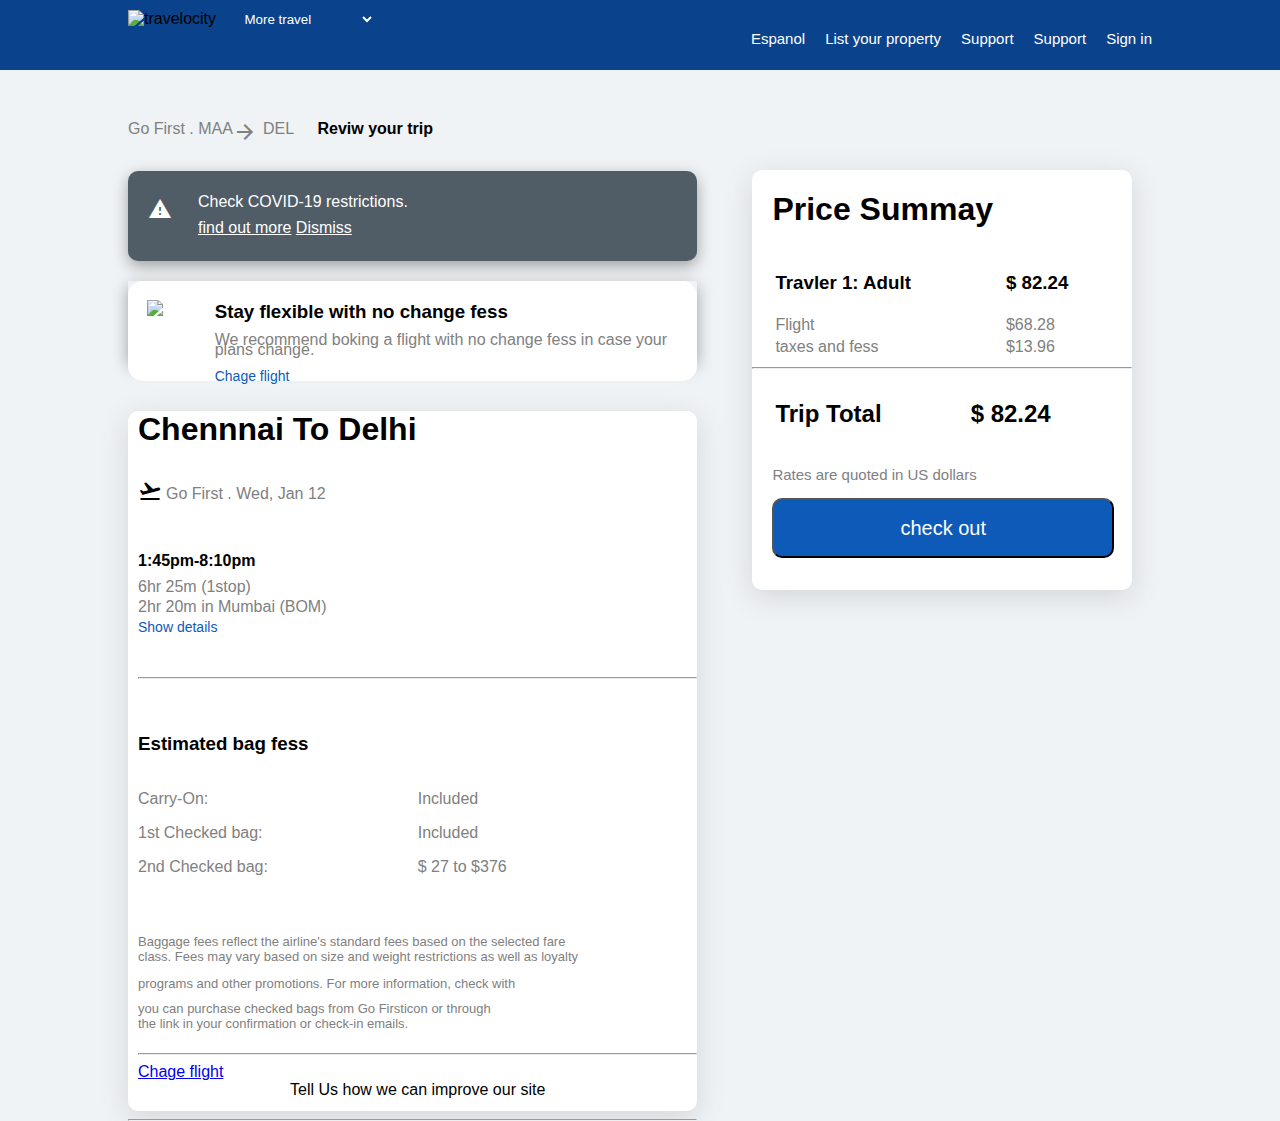
==== checkout.html @ 72dc4705 "removed the externalfiles" ====
<!DOCTYPE html>
<html lang="en">
  <head>
    <meta charset="UTF-8" />
    <meta http-equiv="X-UA-Compatible" content="IE=edge" />
    <meta name="viewport" content="width=device-width, initial-scale=1.0" />
    <link type="image/x-icon" href="https://www.travelocity.com/favicon.ico" sizes="16x16 32x32" rel="shortcut icon">
    <title>
        CheckOut
    </title>
    <link rel="stylesheet" href="https://fonts.googleapis.com/icon?family=Material+Icons">
    <style>
      body {
        padding: 0px 0px;
        margin: 0px;
        font-family: sans-serif;
        background-color: #f0f3f5;
      }
      header {
        width: 100%;
        background-color: #0a438b;
        height: 50px;
        margin: 0px;
        padding: 10px 0px;
      }
      nav {
        display: flex;
        justify-content: space-between;
        width: 80%;
        margin: auto;
      }
      #leftNav > img {
        margin-right: 20px;
      }
      #rightNav {
        display: flex;
        padding-top: 20px;
      }
      #rightNav > a {
        margin-left: 20px;
        font-size: 15px;
        color: white;
        text-decoration: none;
      }
      select {
        border-color: transparent;
        background-color: transparent;
        color: white;
        border: none;
      }
      select > option {
        color: black;
        font-size: 20px;
        margin: 20px 20px;
      }
      select > option:hover {
        color: blue;
        background-color: white;
      }
      #detailssetion{
          background-color: #f0f3f5;
          display: flex;
        margin-top: 10%;
        width: 80%;
        margin: auto;
        /* border: 1px solid black; */
        height: 1000px;
       
        /* grid-template-columns: repeat(2,1fr); */
      }
      .leftdiv{
          margin-top: 50px;
        
        height: 100px;
        width: 60%;
        /* border: 1px solid red; */
    
      }
      .leftdiv > :first-child{
          margin-bottom: 10px;
          width:100%;
          color: gray;
          margin-left: 0px;
          grid-gap: -10px;
          display:flex;
          flex-direction: column(4,1fr);
          /* grid-template-columns:repeat(4,1fr); */
      }
      .material-icons{
          width: 30px;
      }
      .checkCovid{
        box-shadow: rgba(0, 0, 0, 0.35) 0px 5px 15px;
          height: 90px;
        border-radius: 10px;
        width: 100%;
        font-weight: normal;
       
          background-color: #505c66;
          /* border: 1px solid green; */
          color:#ffffff;
          display: flex;
          /* grid-template-columns: repeat(2,1fr); */
          
      }
      .crossIcon{
          
          padding: 10px;
          margin-left: 10px;
        /* border:1px solid blue; */
        width: 10%;
        padding-left: 10px;
        width: 6%;
      }
      .textcheck {
          width: 60px;
          padding: 10px;
          line-height: 10px;
          width: 100%;
        /* border: 1px solid gold; */
        text-decoration: none;
        color:#ffffff ;
      }
      .textcheck>a{
          color: #ffffff;
      }
      .stayFlaxible{
          margin-top: 20px;
          width: 100%;
          /* border: 1 px solid yellow */
          box-shadow: rgba(0, 0, 0, 0.35) 0px 5px 15px;
          
          height: 80px;
      }
    
     .stayflaxibleclass{
         line-height: 10px;
         margin-top: 10px;
      display: flex;
      line-height:0.5px;
      background-color: #ffffff;
      height: 100px;
      border-radius: 15px;
   
     }
     .stayHometext{
        /* border: 1px solid orange;  */
        padding: 7px;
        width: 90%;
        margin-left: 20px;
       color: black;
       text-decoration: n;
       line-height: 10px;
     }
     .stayHometext > P{
         color: gray;
     }
     .stayHometext > a{
         color:#0d5ab9;
         font-size: 14px;
         text-decoration: none;
         
     }
     .stayHomeimage{
         margin-left: 10px;
         padding: 9px;
         margin-top: 10px;
         width: 6%;
         /* border: 1px solid steelblue; */

     }
     .plansection{

         background-color: #ffffff;
         /* border: 1px solid hotpink; */
         margin: auto;
         border-radius: 10px;
         margin-top: 50px;
         height: 700px;
         box-shadow: rgba(100, 100, 111, 0.2) 0px 7px 29px 0px;
     }
     .flitimg{
         display: flex;
         width: 100%;
         height: 40px;
         /* border: 1px solid aqua; */
     }
     .fimage{
         margin-top: 10px;
         width:5%;
         height: 100px;
        
     }
     .fimage > image{   
        height: 100px;
        width: 100px;

     }
     .fclass{
         display: flex;
         width: 90%;
         height: 40px;
         /* border: 1px solid maroon; */
     }
     .fclass>p{
         color: gray;
     }
     .sorceTodes{
        margin-left: 10px;
     }
     .sorceTodes > h1{
        font-family:Arial, Helvetica, sans-serif;
     }
     .flitTime{
         line-height:4px;
         margin-top: 50px;
        width: 100%;
        height: 60px;
       
      
     }
     .flitTime> p{
         color: gray;
     }
     .flitTime> a{
         color: #0d5ab9;
         font-size: 14px;
         text-decoration: none;
     }
     .flitTime > hr {

         margin-bottom:10px;
     }
     .Estimatedclass{
         margin-top: 60px;
         height: 70px;
     }
     .Estimatedcost{
      color: gray;
         display: grid;
         grid-template-columns: repeat(2,1fr);
         height: 150px;
         width: 100%;
     }
     .estimatetext{
         margin-top: 20px;
         margin-top: 10px;
         color: gray;
         font-size: 13px;
         width: 80%;
     }
     .estimatetext2{
         margin-top: 20px;
         margin-top: 10px;
         color: gray;
         font-size: 13px;
         width: 80%;
     }
     .estimatetext>span>span>{
         padding-top: 20px;
        color: blue;
     }
      .txtdiv>:last-child{
        color: black;
       }
     .lastDiv{
       margin-top: 250px;
     }
     
     .rightdiv{
       background-color: #ffffff;
        margin-top: 100px;
         margin-left: 55px;
         margin-right: 20px;
        width: 40%;
         /* border: 1px solid  royalblue; */
         border-radius: 10px;
        height: 420px;
        box-shadow: rgba(100, 100, 111, 0.2) 0px 7px 29px 0px;
     }
     .checkout{
       /* border:1px solid red; */
       width: 90%;
       margin-left: 20px;
      
     }
.tr{
     color: black;
   }
  
     .tr1{
       color: grey;
     }
      .tr2{
        color: grey;
      }
     .tabletop{
      /* border: 1px solid yellow; */
       width: 100%;
       height: 100px;
     }
     .checkout2{
       /* border:1px solid red; */
       width: 90%;
       margin-left: 20px;
       color: black;

     }
     .table2{
       width: 100%;
       height: 60px;
       /* border: 1px solid hotpink; */
     }
    #text{
      font-size: 15px;
      color: grey;
    }
    #checkoutBtn{
      background-color: #0d5ab9;
      border-radius: 10px;
      font-size: 20px;
      width: 100%;
      color:#ffffff;
      height: 60px;
      padding: 10px;
    }
    
    </style>
  </head>
  <body>
    <header>
      <nav>
        <div id="leftNav">
          <img
            src="https://www.travelocity.com/_dms/header/logo.svg?locale=en_US&amp;siteid=80001&amp;2"
            alt="travelocity"
          />
          <select>
            <option>More travel</option>
            <option value="">Packages</option>
            <option value="">Stays</option>
            <option value="">Cars</option>
            <option value="">Flights</option>
            <option value="">Cruises</option>
            <option value="">Things to do</option>
            <option value="">Tips for me</option>
            <option value="">Discover</option>
            <option value="">Travel Deals</option>
            <option value="">Get Inspired</option>
            <option value="">Groups & meetings</option>
          </select>
        </div>
        <div id="rightNav">
          <a href="#">Espanol</a>
          <a href="#">List your property</a>
          <a href="#">Support</a>
          <a href="#">Support</a>
          <a href="#">Sign in</a>
        </div>
      </nav>
    </header>

    
    <section id="detailssetion">
        
        <div class="leftdiv">  
             <!-- RigtDiv -->
            <div class="txtdiv">
                    <span>Go First .  MAA</span> 
                    <span class="material-icons">arrow_forward</span>
                    <span>DEL</span><pre>   </pre>  
                    <b><span>Reviw your trip</span></b>
            </div>
            <!-- check Covid -->
            <div class="checkCovid">
              
                    <div class="crossIcon">
                        <h1 class="material-icons"> report_problem</h1>
                    </div>
                    <div class="textcheck">
                        <p>Check COVID-19 restrictions. </p>
                        <a href="#"><span>find out more</span></a>
                        <a href="#"><span>Dismiss</p></span></a>
                    </div>

            </div>
              <!-- stay flaxible -->       
              <section class="stayFlaxible">
                    <div class="stayflaxibleclass">
                        <div class="stayHomeimage">
                            <img src="https://images.trvl-media.com/media/content/expus/graphics/flights/no_change_fee.svg">
                        </div>
                        <div class="stayHometext">
                        <h3>Stay flexible with no change fess</h3>
                        <p>We recommend boking a flight with no change fess in case your plans change.</p>
                        <a href="#"><span>Chage flight</span></a>
                        </div>
                    </div>
              </section> 
               
              <section class="plansection">
                <!-- Sorce To Des -->
                  <div class="sorceTodes">
                    <h1>Chennnai To Delhi</h1>
                    <div class="flitimg">
                        <div class="fimage">
                            <span class="material-icons">flight_takeoff</span>
                        </div>
                            <div class="fclass">
                                <p>Go First . Wed, Jan 12</p>
                            </div>
                     </div>
                     <!-- Time and -->
                     <div class="flitTime">
                        <h4><b>1:45pm-8:10pm</b></h4>
                        <p>6hr 25m (1stop) </p>
                        <p>2hr 20m in Mumbai (BOM) </p>
                        <a href="#">Show details</a>
                        <br><br><br><br><br><br><br><br><br><br><br>
                        <hr>
                    </div>
                      <!-- Estimated bag fess -->
                     <br><br><br>
                    <section class="Estimatedclass">
                        <h3>Estimated bag fess</h3>
                        <div class="Estimatedcost">
                                <div class="leftest">
                                    <p>Carry-On:</p>
                                    <p>1st Checked bag:</p>
                                    <p>2nd Checked bag:</p>
                                </div>
                                <div class="rightest">
                                    <p>Included</p>
                                    <p>Included</p>
                                    <p>$ 27 to $376</p>
                                </div>
                        </div>
                       
                        <div class="estimatetext">
                            <span>
                                Baggage fees reflect the airline's standard fees based on the selected fare class. 
                                Fees may vary based on size and weight restrictions as well as loyalty programs
                                 and other promotions. For more information, check with 
                    
                                    <span class="material-icons">
                                        logout
                                        </span>
                             
                            </span>
                            <div class="estimatetext2">
                                <span>
                                   <span>you can purchase checked bags from Go First</span><span>icon</span><span>
                                       or through the link in your confirmation or check-in emails.
                                   </span>
                                  
                            
                        </div>
                     
                    </section>
                    <div class="lastDiv">
                      <hr>
                      <a href="#"><span>Chage flight</span></a>
                      <center><span>Tell Us how  we can improve our site </span></center>
                    </div>
                   
                  </div>

              </section>
              <hr>
        </div>
        <!-- RigtDiv -->
        <div class="rightdiv">
            <div class="checkout">
              <h1>Price Summay</h1>
              <table class="tabletop">
                <tr class="tr"><td><h3>Travler 1: Adult</h3></td><td><h3>$ 82.24</h3></td></tr>
                <tr class="tr1"><td>Flight</td><td>$68.28</td></tr>
                <tr class="tr2"><td>taxes and fess</td><td>$13.96</td></tr>
              </table>
            

            </div>
            <hr>
            <div class="checkout2">
            <div class="button"> 
              <table class="table2">
                <tr><td><h2>Trip Total</h2></td><td>       </td><td><h2>$ 82.24</h2></td></tr>
              </table>
              <p id="text">Rates are quoted in US dollars</p>
              <button id="checkoutBtn">check out</button>
            </div>
            </div>
        </div>
     
      </section>
    
  </body>
</html>
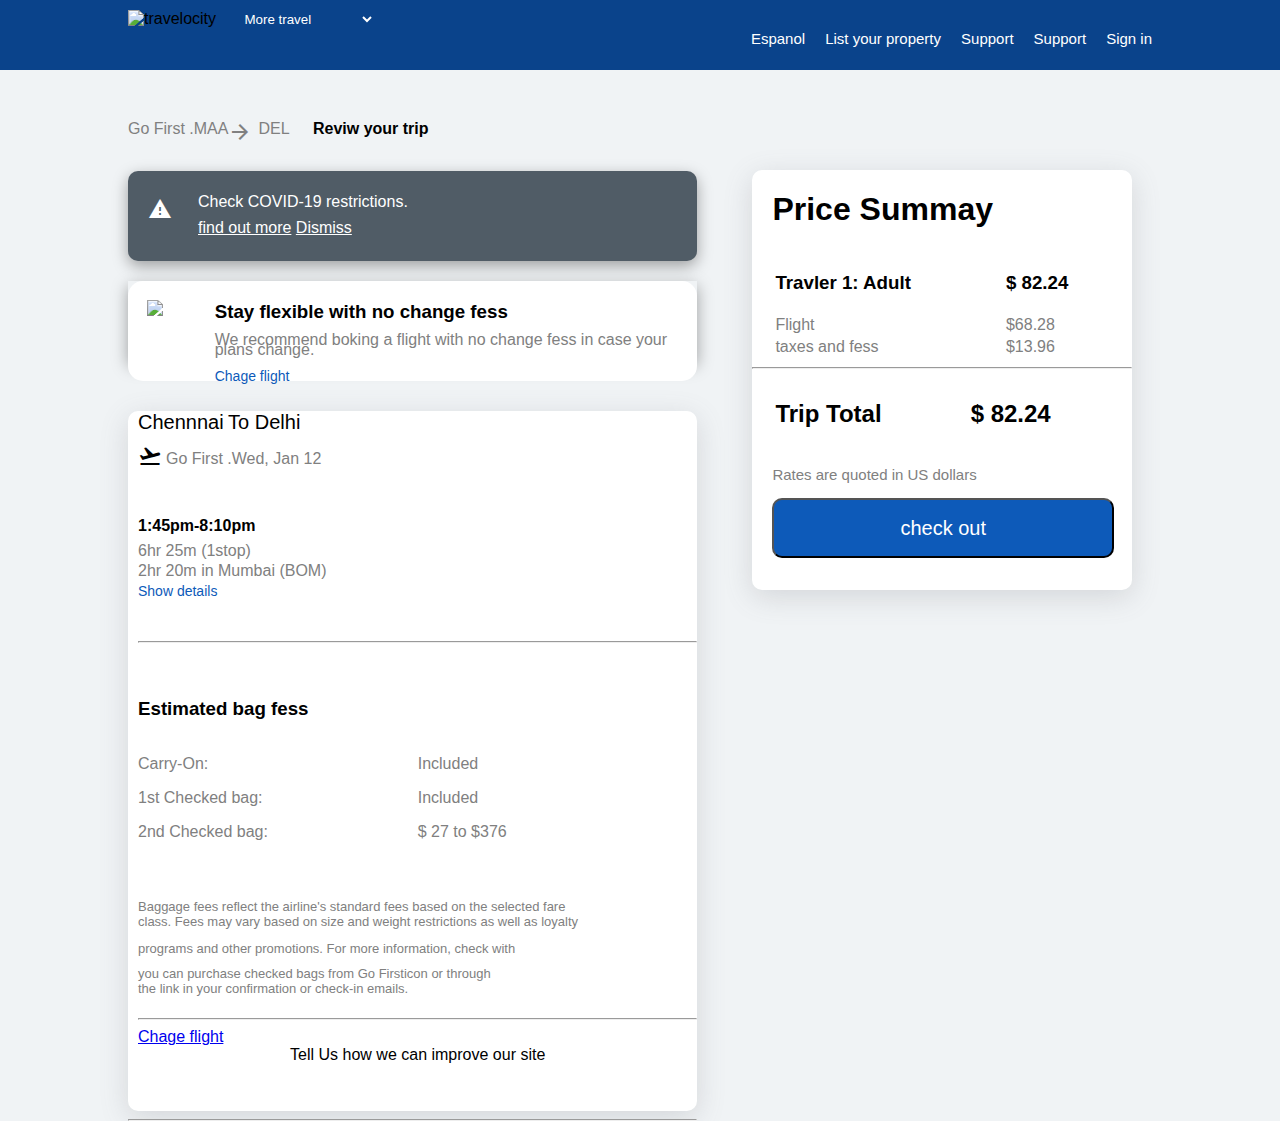
==== commit d054e4e1: "Merge branch 'main' into rithika" ====
--- a/checkout.html
+++ b/checkout.html
@@ -366,9 +366,10 @@
         <div class="leftdiv">  
              <!-- RigtDiv -->
             <div class="txtdiv">
-                    <span>Go First .  MAA</span> 
+                    <span>Go First .</span> 
+                    <span id="star">MAA</span> 
                     <span class="material-icons">arrow_forward</span>
-                    <span>DEL</span><pre>   </pre>  
+                    <span id="end">DEL</span><pre>   </pre>  
                     <b><span>Reviw your trip</span></b>
             </div>
             <!-- check Covid -->
@@ -401,19 +402,19 @@
               <section class="plansection">
                 <!-- Sorce To Des -->
                   <div class="sorceTodes">
-                    <h1>Chennnai To Delhi</h1>
+                    <span id="start" style="font-size: 20px;">Chennnai</span> <span style="font-size: 20px;"> To</span><span id="end"style="font-size: 20px;"> Delhi</span>
                     <div class="flitimg">
                         <div class="fimage">
                             <span class="material-icons">flight_takeoff</span>
                         </div>
                             <div class="fclass">
-                                <p>Go First . Wed, Jan 12</p>
+                                <p>Go First .<span id="datetime">Wed, Jan 12</span></p>
                             </div>
                      </div>
                      <!-- Time and -->
                      <div class="flitTime">
-                        <h4><b>1:45pm-8:10pm</b></h4>
-                        <p>6hr 25m (1stop) </p>
+                        <h4 id="time"><b>1:45pm-8:10pm</b></h4>
+                        <p id="duration">6hr 25m (1stop) </p>
                         <p>2hr 20m in Mumbai (BOM) </p>
                         <a href="#">Show details</a>
                         <br><br><br><br><br><br><br><br><br><br><br>
@@ -432,7 +433,7 @@
                                 <div class="rightest">
                                     <p>Included</p>
                                     <p>Included</p>
-                                    <p>$ 27 to $376</p>
+                                    <p id="cost">$ 27 to $376</p>
                                 </div>
                         </div>
                        
@@ -473,9 +474,9 @@
             <div class="checkout">
               <h1>Price Summay</h1>
               <table class="tabletop">
-                <tr class="tr"><td><h3>Travler 1: Adult</h3></td><td><h3>$ 82.24</h3></td></tr>
-                <tr class="tr1"><td>Flight</td><td>$68.28</td></tr>
-                <tr class="tr2"><td>taxes and fess</td><td>$13.96</td></tr>
+                <tr class="tr"><td><h3 id="passenger">Travler 1: Adult</h3></td><td><h3 id="cost">$ 82.24</h3></td></tr>
+                <tr class="tr1"><td id="cost">Flight</td><td>$68.28</td></tr>
+                <tr class="tr2"><td id="tax">taxes and fess</td><td>$13.96</td></tr>
               </table>
             
 
@@ -484,10 +485,11 @@
             <div class="checkout2">
             <div class="button"> 
               <table class="table2">
-                <tr><td><h2>Trip Total</h2></td><td>       </td><td><h2>$ 82.24</h2></td></tr>
+                <tr><td><h2>Trip Total</h2></td><td></td><td><h2 id="totalprice">$ 82.24</h2></td></tr>
               </table>
               <p id="text">Rates are quoted in US dollars</p>
-              <button id="checkoutBtn">check out</button>
+           <a href="paymentpage.html"> <button id="checkoutBtn">check out</button></a>
+      
             </div>
             </div>
         </div>
@@ -495,4 +497,4 @@
       </section>
     
   </body>
-</html>+</html>
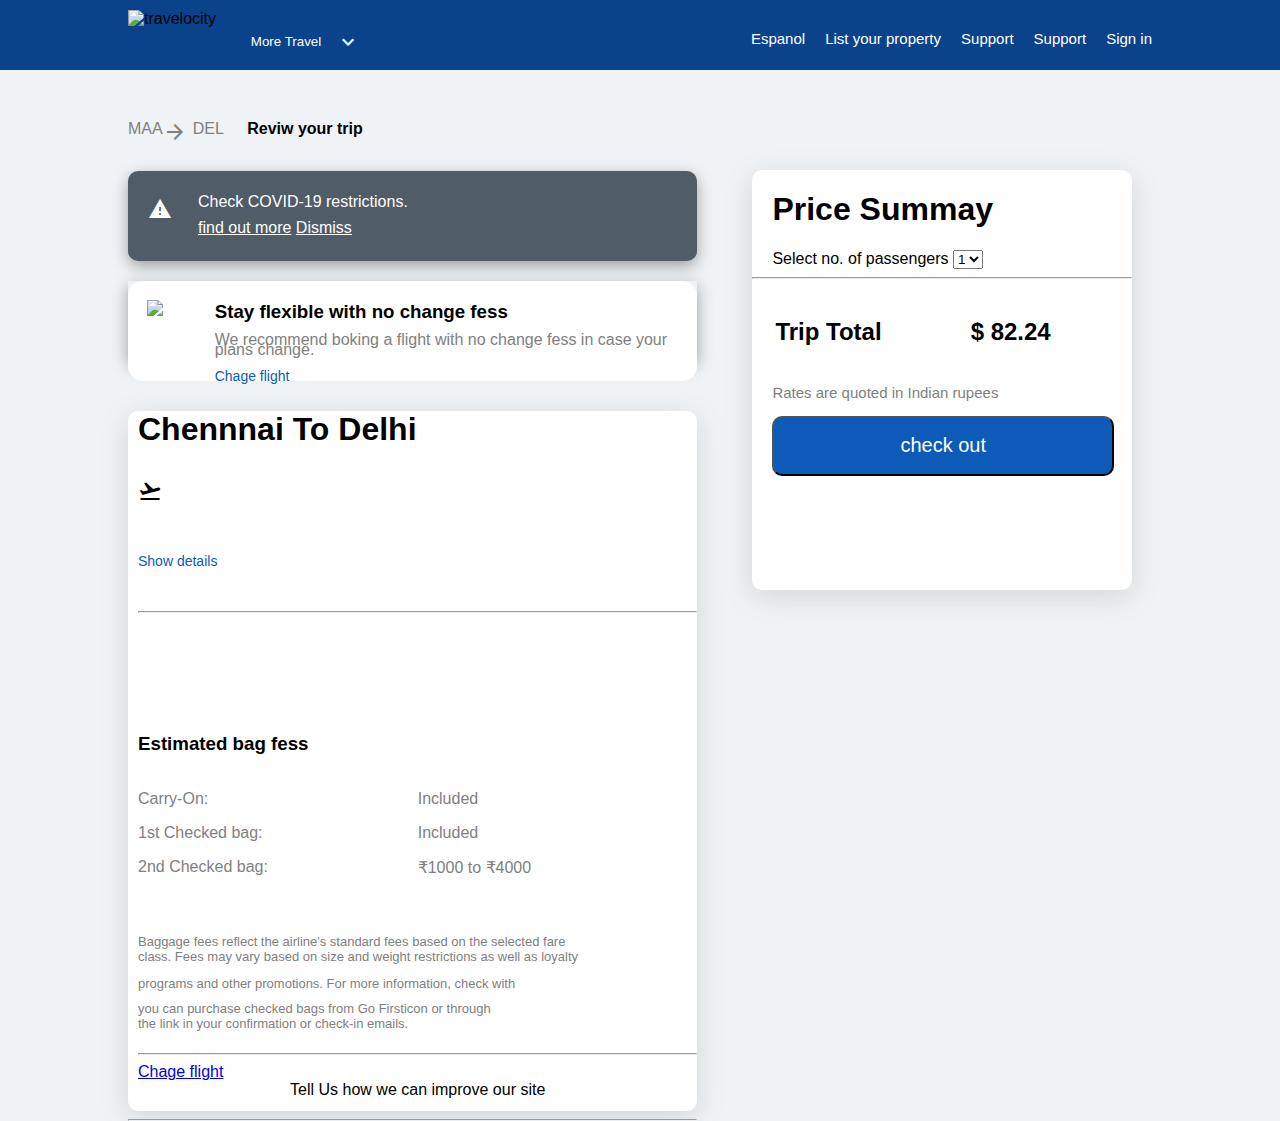
==== commit d642a657: "Update checkout.html" ====
--- a/checkout.html
+++ b/checkout.html
@@ -11,52 +11,78 @@
     <link rel="stylesheet" href="https://fonts.googleapis.com/icon?family=Material+Icons">
     <style>
       body {
-        padding: 0px 0px;
-        margin: 0px;
-        font-family: sans-serif;
-        background-color: #f0f3f5;
-      }
-      header {
-        width: 100%;
-        background-color: #0a438b;
-        height: 50px;
-        margin: 0px;
-        padding: 10px 0px;
-      }
-      nav {
-        display: flex;
-        justify-content: space-between;
-        width: 80%;
-        margin: auto;
-      }
-      #leftNav > img {
-        margin-right: 20px;
-      }
-      #rightNav {
-        display: flex;
-        padding-top: 20px;
-      }
-      #rightNav > a {
-        margin-left: 20px;
-        font-size: 15px;
-        color: white;
-        text-decoration: none;
-      }
-      select {
-        border-color: transparent;
-        background-color: transparent;
-        color: white;
-        border: none;
-      }
-      select > option {
-        color: black;
-        font-size: 20px;
-        margin: 20px 20px;
-      }
-      select > option:hover {
-        color: blue;
-        background-color: white;
-      }
+    padding: 0px 0px;
+    margin: 0px;
+    font-family: sans-serif;
+    background-color: #f0f3f5;
+  }
+  header {
+    width: 100%;
+    background-color: #0a438b;
+    height: 50px;
+    margin: 0px;
+    padding: 10px 0px;
+  }
+  nav {
+    display: flex;
+    justify-content: space-between;
+    width: 80%;
+    margin: auto;
+  }
+  #leftNav {
+    display: flex;
+  }
+  #leftNav > img {
+    margin-right: 20px;
+  }
+  #rightNav {
+    display: flex;
+    padding-top: 20px;
+  }
+  #rightNav > a {
+    margin-left: 20px;
+    font-size: 15px;
+    color: white;
+    text-decoration: none;
+  }
+  #dropDown {
+    position: relative;
+  }
+  #dropMenu {
+    position: absolute;
+    z-index: 10;
+    visibility: hidden;
+    background-color: white;
+    display: flex;
+    flex-direction: column;
+    border-radius: 40px;
+    box-shadow: 5px 5px 20px #0a438b;
+  }
+  #dropDown > button {
+    width: 100px;
+    margin: 10px 0px;
+    background-color: transparent;
+    color: white;
+    border: none;
+  }
+  .anchor {
+    width: 250px;
+    padding: 10px 20px;
+  }
+  .anchor > a {
+    text-decoration: none;
+    color: black;
+    font-size: 20px;
+    font-weight: 600;
+    display: block;
+  }
+  .anchor > a:hover {
+    text-decoration: none;
+    color: white;
+    background-color: #0a438b;
+    font-size: 20px;
+    font-weight: 600;
+  }
       #detailssetion{
           background-color: #f0f3f5;
           display: flex;
@@ -335,27 +361,32 @@
             src="https://www.travelocity.com/_dms/header/logo.svg?locale=en_US&amp;siteid=80001&amp;2"
             alt="travelocity"
           />
-          <select>
-            <option>More travel</option>
-            <option value="">Packages</option>
-            <option value="">Stays</option>
-            <option value="">Cars</option>
-            <option value="">Flights</option>
-            <option value="">Cruises</option>
-            <option value="">Things to do</option>
-            <option value="">Tips for me</option>
-            <option value="">Discover</option>
-            <option value="">Travel Deals</option>
-            <option value="">Get Inspired</option>
-            <option value="">Groups & meetings</option>
-          </select>
+          <div id="dropDown">
+            <button onclick="dropMenu()"><p>More Travel</p></button>
+            <div id="dropMenu">
+              <div class="anchor"><a href="">Packages</a></div>
+              <div class="anchor"><a href="">Stays</a></div>
+              <div class="anchor"><a href="">Cars</a></div>
+              <div class="anchor"><a href="">Flights</a></div>
+              <div class="anchor"><a href="">Cruises</a></div>
+              <div class="anchor"><a href="">Things to do</a></div>
+              <div class="anchor"><a href="">Tips for me</a></div>
+              <div class="anchor"><a href="">Discover</a></div>
+              <div class="anchor"><a href="">Travel Deals</a></div>
+            </div>
+          </div>
+          <div onclick="dropMenu()">
+            <span class="material-icons" style="color: white; margin-top: 20px"
+              >expand_more</span
+            >
+          </div>
         </div>
         <div id="rightNav">
           <a href="#">Espanol</a>
           <a href="#">List your property</a>
           <a href="#">Support</a>
           <a href="#">Support</a>
-          <a href="#">Sign in</a>
+          <a href="signin.html" id="signinText">Sign in</a>
         </div>
       </nav>
     </header>
@@ -366,10 +397,10 @@
         <div class="leftdiv">  
              <!-- RigtDiv -->
             <div class="txtdiv">
-                    <span>Go First .</span> 
-                    <span id="star">MAA</span> 
+                    <span>MAA</span> 
                     <span class="material-icons">arrow_forward</span>
-                    <span id="end">DEL</span><pre>   </pre>  
+                    <span>DEL</span>
+                    <pre>   </pre>  
                     <b><span>Reviw your trip</span></b>
             </div>
             <!-- check Covid -->
@@ -402,20 +433,19 @@
               <section class="plansection">
                 <!-- Sorce To Des -->
                   <div class="sorceTodes">
-                    <span id="start" style="font-size: 20px;">Chennnai</span> <span style="font-size: 20px;"> To</span><span id="end"style="font-size: 20px;"> Delhi</span>
+                    <h1>Chennnai To Delhi</h1>
                     <div class="flitimg">
                         <div class="fimage">
-                            <span class="material-icons">flight_takeoff</span>
+                            <span class="material-icons">flight_takeoff</span><pre>    </pre>
                         </div>
                             <div class="fclass">
-                                <p>Go First .<span id="datetime">Wed, Jan 12</span></p>
+                                <p></p>
                             </div>
                      </div>
                      <!-- Time and -->
                      <div class="flitTime">
-                        <h4 id="time"><b>1:45pm-8:10pm</b></h4>
-                        <p id="duration">6hr 25m (1stop) </p>
-                        <p>2hr 20m in Mumbai (BOM) </p>
+                        <h4><b></b></h4>
+                        <p></p>
                         <a href="#">Show details</a>
                         <br><br><br><br><br><br><br><br><br><br><br>
                         <hr>
@@ -433,7 +463,7 @@
                                 <div class="rightest">
                                     <p>Included</p>
                                     <p>Included</p>
-                                    <p id="cost">$ 27 to $376</p>
+                                    <p>₹1000 to ₹4000</p>
                                 </div>
                         </div>
                        
@@ -473,21 +503,29 @@
         <div class="rightdiv">
             <div class="checkout">
               <h1>Price Summay</h1>
-              <table class="tabletop">
-                <tr class="tr"><td><h3 id="passenger">Travler 1: Adult</h3></td><td><h3 id="cost">$ 82.24</h3></td></tr>
-                <tr class="tr1"><td id="cost">Flight</td><td>$68.28</td></tr>
-                <tr class="tr2"><td id="tax">taxes and fess</td><td>$13.96</td></tr>
-              </table>
+              <label for="">Select no. of passengers</label>
+              <select name="" id="passengerNum" onchange="numOfPass()">
+                <option value="1">1</option>
+                <option value="2">2</option>
+                <option value="3">3</option>
+                <option value="4">4</option>
+                <option value="5">5</option>
+              </select>
             
 
             </div>
             <hr>
             <div class="checkout2">
             <div class="button"> 
+              <p></p>
               <table class="table2">
-                <tr><td><h2>Trip Total</h2></td><td></td><td><h2 id="totalprice">$ 82.24</h2></td></tr>
+                <tr>
+                  <td><h2>Trip Total</h2></td>
+                  <td></td>
+                  <td><h2 id="finalPrice">$ 82.24</h2></td>
+                </tr>
               </table>
-              <p id="text">Rates are quoted in US dollars</p>
+              <p id="text">Rates are quoted in Indian rupees</p>
            <a href="paymentpage.html"> <button id="checkoutBtn">check out</button></a>
       
             </div>
@@ -498,3 +536,38 @@
     
   </body>
 </html>
+<script>
+  var count = 0;
+  function dropMenu() {
+    if (count == 0) {
+      document.getElementById("dropMenu").style.visibility = "visible";
+      count = 1;
+    } else if (count == 1) {
+      document.getElementById("dropMenu").style.visibility = "hidden";
+      count = 0;
+    }
+  }
+ var finalFlight = JSON.parse(localStorage.getItem("finalFlight"));
+
+ console.log(finalFlight);
+  document.querySelector(".txtdiv>span:first-child").textContent =  finalFlight.cityFrom;
+  document.querySelector(".txtdiv>span:nth-child(3)").textContent =  finalFlight.cityTo;
+  document.querySelector(".sorceTodes>h1:first-child").textContent =  finalFlight.cityFrom+" to "+finalFlight.cityTo;
+  document.querySelector(".fclass>p").textContent =  finalFlight.date;
+  document.querySelector(".flitTime>h4>b").textContent =  finalFlight.fTime;
+  document.querySelector(".flitTime>p").textContent =  finalFlight.dur+" Hours";
+  
+  document.querySelector(".button>p:first-child").textContent =  "₹"+finalFlight.fPrice+" x 1 Passenger";
+  document.querySelector("#finalPrice").textContent =  "₹"+finalFlight.fPrice;
+  localStorage.setItem('finalPrice',JSON.stringify(+finalFlight.fPrice));
+
+  function numOfPass(){
+   var selected = document.querySelector("#passengerNum").value;
+   document.querySelector(".button>p:first-child").textContent =  "₹"+finalFlight.fPrice+" x "+selected+ " Passenger";
+   var finalPrice = finalFlight.fPrice*selected;
+   localStorage.setItem('finalPrice',JSON.stringify(finalPrice));
+   document.querySelector("#finalPrice").textContent =  "₹"+finalFlight.fPrice*selected;
+  }
+  
+
+</script>
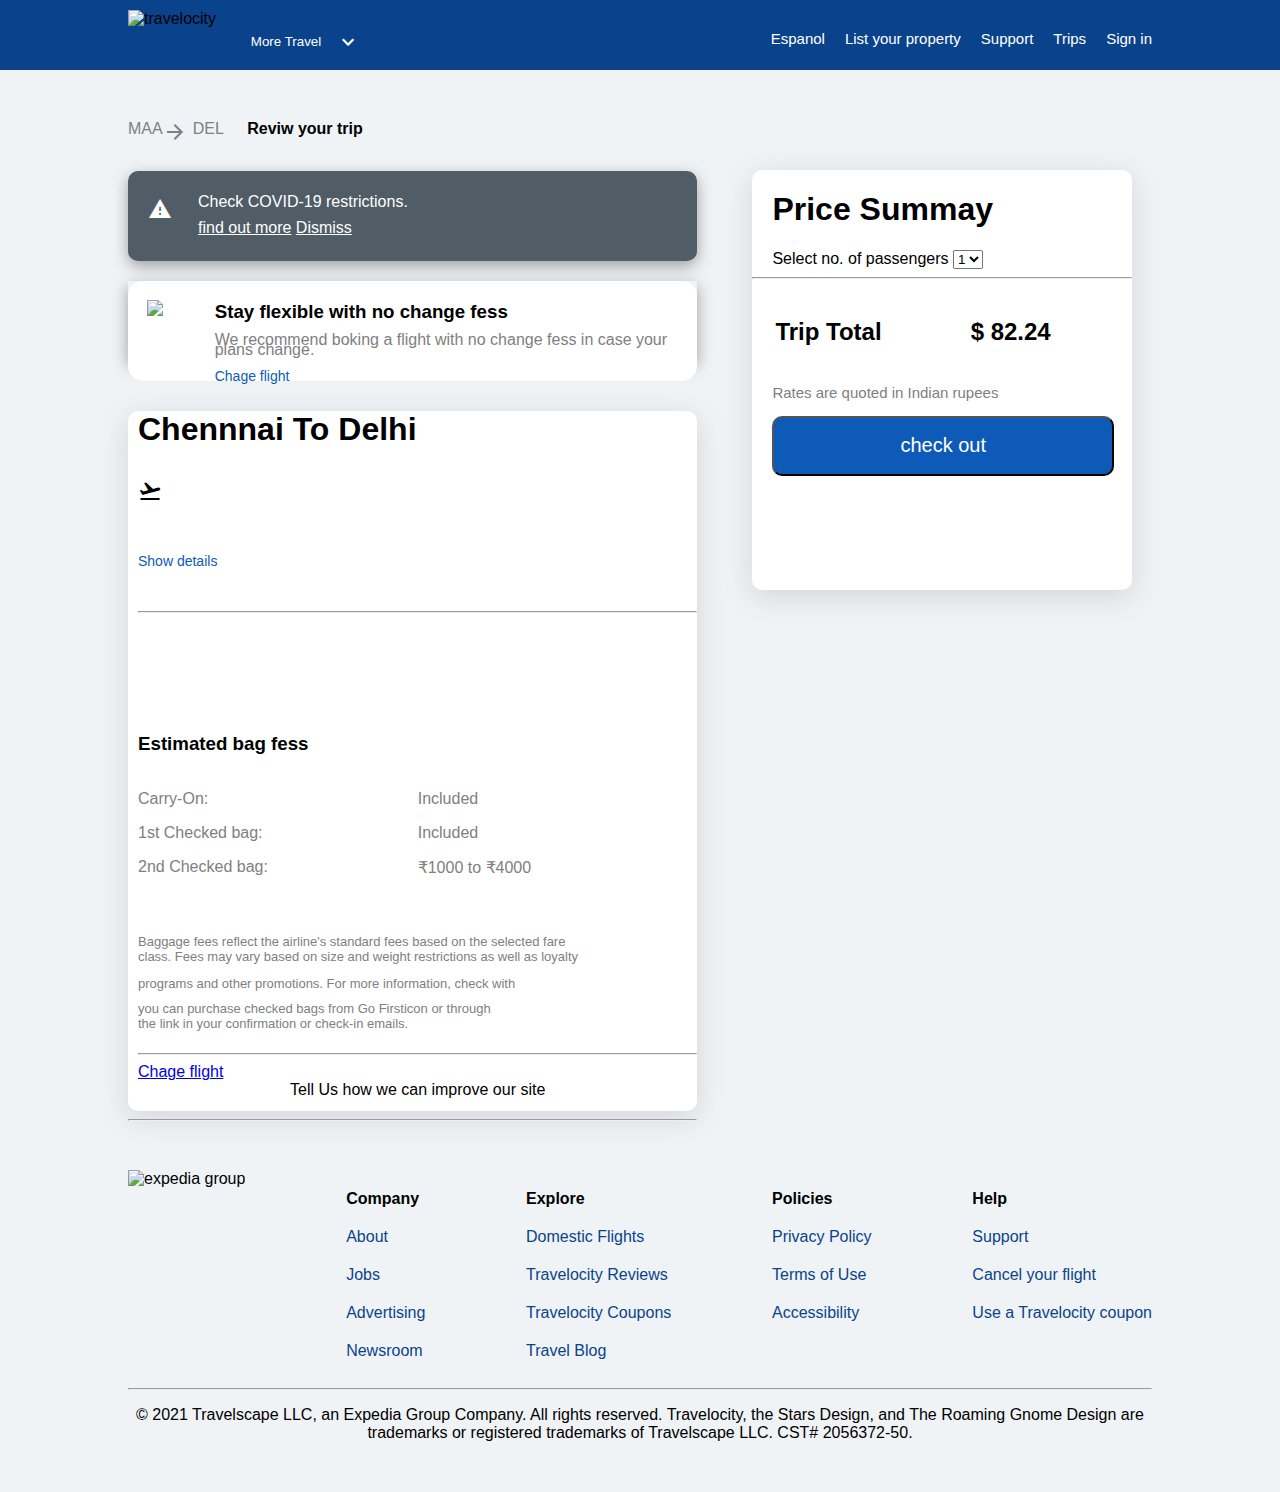
==== commit 466782b8: "Added footer / minor style changes in checkout,flight-booking and index page" ====
--- a/checkout.html
+++ b/checkout.html
@@ -9,349 +9,8 @@
         CheckOut
     </title>
     <link rel="stylesheet" href="https://fonts.googleapis.com/icon?family=Material+Icons">
-    <style>
-      body {
-    padding: 0px 0px;
-    margin: 0px;
-    font-family: sans-serif;
-    background-color: #f0f3f5;
-  }
-  header {
-    width: 100%;
-    background-color: #0a438b;
-    height: 50px;
-    margin: 0px;
-    padding: 10px 0px;
-  }
-  nav {
-    display: flex;
-    justify-content: space-between;
-    width: 80%;
-    margin: auto;
-  }
-  #leftNav {
-    display: flex;
-  }
-  #leftNav > img {
-    margin-right: 20px;
-  }
-  #rightNav {
-    display: flex;
-    padding-top: 20px;
-  }
-  #rightNav > a {
-    margin-left: 20px;
-    font-size: 15px;
-    color: white;
-    text-decoration: none;
-  }
-  #dropDown {
-    position: relative;
-  }
-  #dropMenu {
-    position: absolute;
-    z-index: 10;
-    visibility: hidden;
-    background-color: white;
-    display: flex;
-    flex-direction: column;
-    border-radius: 40px;
-    box-shadow: 5px 5px 20px #0a438b;
-  }
-  #dropDown > button {
-    width: 100px;
-    margin: 10px 0px;
-    background-color: transparent;
-    color: white;
-    border: none;
-  }
-  .anchor {
-    width: 250px;
-    padding: 10px 20px;
-  }
-  .anchor > a {
-    text-decoration: none;
-    color: black;
-    font-size: 20px;
-    font-weight: 600;
-    display: block;
-  }
-  .anchor > a:hover {
-    text-decoration: none;
-    color: white;
-    background-color: #0a438b;
-    font-size: 20px;
-    font-weight: 600;
-  }
-      #detailssetion{
-          background-color: #f0f3f5;
-          display: flex;
-        margin-top: 10%;
-        width: 80%;
-        margin: auto;
-        /* border: 1px solid black; */
-        height: 1000px;
-       
-        /* grid-template-columns: repeat(2,1fr); */
-      }
-      .leftdiv{
-          margin-top: 50px;
-        
-        height: 100px;
-        width: 60%;
-        /* border: 1px solid red; */
+    <link rel="stylesheet" href="checkout.css">
     
-      }
-      .leftdiv > :first-child{
-          margin-bottom: 10px;
-          width:100%;
-          color: gray;
-          margin-left: 0px;
-          grid-gap: -10px;
-          display:flex;
-          flex-direction: column(4,1fr);
-          /* grid-template-columns:repeat(4,1fr); */
-      }
-      .material-icons{
-          width: 30px;
-      }
-      .checkCovid{
-        box-shadow: rgba(0, 0, 0, 0.35) 0px 5px 15px;
-          height: 90px;
-        border-radius: 10px;
-        width: 100%;
-        font-weight: normal;
-       
-          background-color: #505c66;
-          /* border: 1px solid green; */
-          color:#ffffff;
-          display: flex;
-          /* grid-template-columns: repeat(2,1fr); */
-          
-      }
-      .crossIcon{
-          
-          padding: 10px;
-          margin-left: 10px;
-        /* border:1px solid blue; */
-        width: 10%;
-        padding-left: 10px;
-        width: 6%;
-      }
-      .textcheck {
-          width: 60px;
-          padding: 10px;
-          line-height: 10px;
-          width: 100%;
-        /* border: 1px solid gold; */
-        text-decoration: none;
-        color:#ffffff ;
-      }
-      .textcheck>a{
-          color: #ffffff;
-      }
-      .stayFlaxible{
-          margin-top: 20px;
-          width: 100%;
-          /* border: 1 px solid yellow */
-          box-shadow: rgba(0, 0, 0, 0.35) 0px 5px 15px;
-          
-          height: 80px;
-      }
-    
-     .stayflaxibleclass{
-         line-height: 10px;
-         margin-top: 10px;
-      display: flex;
-      line-height:0.5px;
-      background-color: #ffffff;
-      height: 100px;
-      border-radius: 15px;
-   
-     }
-     .stayHometext{
-        /* border: 1px solid orange;  */
-        padding: 7px;
-        width: 90%;
-        margin-left: 20px;
-       color: black;
-       text-decoration: n;
-       line-height: 10px;
-     }
-     .stayHometext > P{
-         color: gray;
-     }
-     .stayHometext > a{
-         color:#0d5ab9;
-         font-size: 14px;
-         text-decoration: none;
-         
-     }
-     .stayHomeimage{
-         margin-left: 10px;
-         padding: 9px;
-         margin-top: 10px;
-         width: 6%;
-         /* border: 1px solid steelblue; */
-
-     }
-     .plansection{
-
-         background-color: #ffffff;
-         /* border: 1px solid hotpink; */
-         margin: auto;
-         border-radius: 10px;
-         margin-top: 50px;
-         height: 700px;
-         box-shadow: rgba(100, 100, 111, 0.2) 0px 7px 29px 0px;
-     }
-     .flitimg{
-         display: flex;
-         width: 100%;
-         height: 40px;
-         /* border: 1px solid aqua; */
-     }
-     .fimage{
-         margin-top: 10px;
-         width:5%;
-         height: 100px;
-        
-     }
-     .fimage > image{   
-        height: 100px;
-        width: 100px;
-
-     }
-     .fclass{
-         display: flex;
-         width: 90%;
-         height: 40px;
-         /* border: 1px solid maroon; */
-     }
-     .fclass>p{
-         color: gray;
-     }
-     .sorceTodes{
-        margin-left: 10px;
-     }
-     .sorceTodes > h1{
-        font-family:Arial, Helvetica, sans-serif;
-     }
-     .flitTime{
-         line-height:4px;
-         margin-top: 50px;
-        width: 100%;
-        height: 60px;
-       
-      
-     }
-     .flitTime> p{
-         color: gray;
-     }
-     .flitTime> a{
-         color: #0d5ab9;
-         font-size: 14px;
-         text-decoration: none;
-     }
-     .flitTime > hr {
-
-         margin-bottom:10px;
-     }
-     .Estimatedclass{
-         margin-top: 60px;
-         height: 70px;
-     }
-     .Estimatedcost{
-      color: gray;
-         display: grid;
-         grid-template-columns: repeat(2,1fr);
-         height: 150px;
-         width: 100%;
-     }
-     .estimatetext{
-         margin-top: 20px;
-         margin-top: 10px;
-         color: gray;
-         font-size: 13px;
-         width: 80%;
-     }
-     .estimatetext2{
-         margin-top: 20px;
-         margin-top: 10px;
-         color: gray;
-         font-size: 13px;
-         width: 80%;
-     }
-     .estimatetext>span>span>{
-         padding-top: 20px;
-        color: blue;
-     }
-      .txtdiv>:last-child{
-        color: black;
-       }
-     .lastDiv{
-       margin-top: 250px;
-     }
-     
-     .rightdiv{
-       background-color: #ffffff;
-        margin-top: 100px;
-         margin-left: 55px;
-         margin-right: 20px;
-        width: 40%;
-         /* border: 1px solid  royalblue; */
-         border-radius: 10px;
-        height: 420px;
-        box-shadow: rgba(100, 100, 111, 0.2) 0px 7px 29px 0px;
-     }
-     .checkout{
-       /* border:1px solid red; */
-       width: 90%;
-       margin-left: 20px;
-      
-     }
-.tr{
-     color: black;
-   }
-  
-     .tr1{
-       color: grey;
-     }
-      .tr2{
-        color: grey;
-      }
-     .tabletop{
-      /* border: 1px solid yellow; */
-       width: 100%;
-       height: 100px;
-     }
-     .checkout2{
-       /* border:1px solid red; */
-       width: 90%;
-       margin-left: 20px;
-       color: black;
-
-     }
-     .table2{
-       width: 100%;
-       height: 60px;
-       /* border: 1px solid hotpink; */
-     }
-    #text{
-      font-size: 15px;
-      color: grey;
-    }
-    #checkoutBtn{
-      background-color: #0d5ab9;
-      border-radius: 10px;
-      font-size: 20px;
-      width: 100%;
-      color:#ffffff;
-      height: 60px;
-      padding: 10px;
-    }
-    
-    </style>
   </head>
   <body>
     <header>
@@ -385,7 +44,7 @@
           <a href="#">Espanol</a>
           <a href="#">List your property</a>
           <a href="#">Support</a>
-          <a href="#">Support</a>
+          <a href="#">Trips</a>
           <a href="signin.html" id="signinText">Sign in</a>
         </div>
       </nav>
@@ -533,41 +192,53 @@
         </div>
      
       </section>
-    
+      <footer>
+        <div id="links">
+          <div>
+            <img src="https://a.travel-assets.com/globalcontrols-service/content/f285fb631b0a976202ef57611c7050e9ef5ca51a/images/EG_Wordmark_blue_RGB.svg" alt="expedia group">
+          </div>
+          <div>
+            <ul>
+              <li><b>Company</b></li>
+              <li><a href="#">About</a></li>
+              <li><a href="#">Jobs</a></li>
+              <li><a href="#">Advertising</a></li>
+              <li><a href="#">Newsroom</a></li>             
+            </ul>  
+          </div>
+  
+          <div>
+            <ul>
+              <li><b>Explore</b></li>
+              <li><a href="#">Domestic Flights</a></li>
+              <li><a href="#">Travelocity Reviews</a></li>
+              <li><a href="#">Travelocity Coupons</a></li>
+              <li><a href="#">Travel Blog</a></li>            
+            </ul> 
+          </div>
+          <div>
+            <ul>
+              <li><b>Policies</b></li>
+              <li><a href="#">Privacy Policy</a></li>
+              <li><a href="#">Terms of Use</a></li>
+              <li><a href="#">Accessibility</a></li>     
+            </ul> 
+          </div>
+          <div>
+            <ul>
+              <li><b>Help</b></li>
+              <li><a href="#">Support</a></li>
+              <li><a href="#">Cancel your flight</a></li>
+              <li><a href="#">Use a Travelocity coupon</a></li>      
+            </ul> 
+          </div>
+        </div>
+        <hr>
+        <div>
+          <p>© 2021 Travelscape LLC, an Expedia Group Company. All rights reserved.
+            Travelocity, the Stars Design, and The Roaming Gnome Design are trademarks or registered trademarks of Travelscape LLC. CST# 2056372-50.</p>
+        </div>
+      </footer>
   </body>
 </html>
-<script>
-  var count = 0;
-  function dropMenu() {
-    if (count == 0) {
-      document.getElementById("dropMenu").style.visibility = "visible";
-      count = 1;
-    } else if (count == 1) {
-      document.getElementById("dropMenu").style.visibility = "hidden";
-      count = 0;
-    }
-  }
- var finalFlight = JSON.parse(localStorage.getItem("finalFlight"));
-
- console.log(finalFlight);
-  document.querySelector(".txtdiv>span:first-child").textContent =  finalFlight.cityFrom;
-  document.querySelector(".txtdiv>span:nth-child(3)").textContent =  finalFlight.cityTo;
-  document.querySelector(".sorceTodes>h1:first-child").textContent =  finalFlight.cityFrom+" to "+finalFlight.cityTo;
-  document.querySelector(".fclass>p").textContent =  finalFlight.date;
-  document.querySelector(".flitTime>h4>b").textContent =  finalFlight.fTime;
-  document.querySelector(".flitTime>p").textContent =  finalFlight.dur+" Hours";
-  
-  document.querySelector(".button>p:first-child").textContent =  "₹"+finalFlight.fPrice+" x 1 Passenger";
-  document.querySelector("#finalPrice").textContent =  "₹"+finalFlight.fPrice;
-  localStorage.setItem('finalPrice',JSON.stringify(+finalFlight.fPrice));
-
-  function numOfPass(){
-   var selected = document.querySelector("#passengerNum").value;
-   document.querySelector(".button>p:first-child").textContent =  "₹"+finalFlight.fPrice+" x "+selected+ " Passenger";
-   var finalPrice = finalFlight.fPrice*selected;
-   localStorage.setItem('finalPrice',JSON.stringify(finalPrice));
-   document.querySelector("#finalPrice").textContent =  "₹"+finalFlight.fPrice*selected;
-  }
-  
-
-</script>
+<script src="checkout.js"> </script>
--- a/checkout.css
+++ b/checkout.css
@@ -0,0 +1,365 @@
+
+      body {
+    padding: 0px 0px;
+    margin: 0px;
+    font-family: sans-serif;
+    background-color: #f0f3f5;
+  }
+  header { 
+    width: 100%;
+    background-color: #0a438b;
+    height: 50px;
+    margin: 0px;
+    padding: 10px 0px;
+  }
+  nav {
+    display: flex;
+    justify-content: space-between;
+    width: 80%;
+    margin: auto;
+  }
+  #leftNav {
+    display: flex;
+  }
+  #leftNav > img {
+    margin-right: 20px;
+  }
+  #rightNav {
+    display: flex;
+    padding-top: 20px;
+  }
+  #rightNav > a {
+    margin-left: 20px;
+    font-size: 15px;
+    color: white;
+    text-decoration: none;
+  }
+  #dropDown {
+    position: relative;
+  }
+  #dropMenu {
+    position: absolute;
+    z-index: 10;
+    visibility: hidden;
+    background-color: white;
+    display: flex;
+    flex-direction: column;
+    border-radius: 40px;
+    box-shadow: 5px 5px 20px #0a438b;
+  }
+  #dropDown > button {
+    width: 100px;
+    margin: 10px 0px;
+    background-color: transparent;
+    color: white;
+    border: none;
+  }
+  .anchor {
+    width: 250px;
+    padding: 10px 20px;
+  }
+  .anchor > a {
+    text-decoration: none;
+    color: black;
+    font-size: 20px;
+    font-weight: 600;
+    display: block;
+  }
+  .anchor > a:hover {
+    text-decoration: none;
+    color: white;
+    background-color: #0a438b;
+    font-size: 20px;
+    font-weight: 600;
+  }
+      #detailssetion{
+          background-color: #f0f3f5;
+          display: flex;
+        margin-top: 10%;
+        width: 80%;
+        margin: auto;
+        /* border: 1px solid black; */
+        height: 1100px;
+       
+        /* grid-template-columns: repeat(2,1fr); */
+      }
+      .leftdiv{
+          margin-top: 50px;
+        
+        height: 100px;
+        width: 60%;
+        /* border: 1px solid red; */
+    
+      }
+      .leftdiv > :first-child{
+          margin-bottom: 10px;
+          width:100%;
+          color: gray;
+          margin-left: 0px;
+          grid-gap: -10px;
+          display:flex;
+          flex-direction: column(4,1fr);
+          /* grid-template-columns:repeat(4,1fr); */
+      }
+      .material-icons{
+          width: 30px;
+      }
+      .checkCovid{
+        box-shadow: rgba(0, 0, 0, 0.35) 0px 5px 15px;
+          height: 90px;
+        border-radius: 10px;
+        width: 100%;
+        font-weight: normal;
+       
+          background-color: #505c66;
+          /* border: 1px solid green; */
+          color:#ffffff;
+          display: flex;
+          /* grid-template-columns: repeat(2,1fr); */
+          
+      }
+      .crossIcon{
+          
+          padding: 10px;
+          margin-left: 10px;
+        /* border:1px solid blue; */
+        width: 10%;
+        padding-left: 10px;
+        width: 6%;
+      }
+      .textcheck {
+          width: 60px;
+          padding: 10px;
+          line-height: 10px;
+          width: 100%;
+        /* border: 1px solid gold; */
+        text-decoration: none;
+        color:#ffffff ;
+      }
+      .textcheck>a{
+          color: #ffffff;
+      }
+      .stayFlaxible{
+          margin-top: 20px;
+          width: 100%;
+          /* border: 1 px solid yellow */
+          box-shadow: rgba(0, 0, 0, 0.35) 0px 5px 15px;
+          
+          height: 80px;
+      }
+    
+     .stayflaxibleclass{
+         line-height: 10px;
+         margin-top: 10px;
+      display: flex;
+      line-height:0.5px;
+      background-color: #ffffff;
+      height: 100px;
+      border-radius: 15px;
+   
+     }
+     .stayHometext{
+        /* border: 1px solid orange;  */
+        padding: 7px;
+        width: 90%;
+        margin-left: 20px;
+       color: black;
+       text-decoration: n;
+       line-height: 10px;
+     }
+     .stayHometext > P{
+         color: gray;
+     }
+     .stayHometext > a{
+         color:#0d5ab9;
+         font-size: 14px;
+         text-decoration: none;
+         
+     }
+     .stayHomeimage{
+         margin-left: 10px;
+         padding: 9px;
+         margin-top: 10px;
+         width: 6%;
+         /* border: 1px solid steelblue; */
+
+     }
+     .plansection{
+
+         background-color: #ffffff;
+         /* border: 1px solid hotpink; */
+         margin: auto;
+         border-radius: 10px;
+         margin-top: 50px;
+         height: 700px;
+         box-shadow: rgba(100, 100, 111, 0.2) 0px 7px 29px 0px;
+     }
+     .flitimg{
+         display: flex;
+         width: 100%;
+         height: 40px;
+         /* border: 1px solid aqua; */
+     }
+     .fimage{
+         margin-top: 10px;
+         width:5%;
+         height: 100px;
+        
+     }
+     .fimage > image{   
+        height: 100px;
+        width: 100px;
+
+     }
+     .fclass{
+         display: flex;
+         width: 90%;
+         height: 40px;
+         /* border: 1px solid maroon; */
+     }
+     .fclass>p{
+         color: gray;
+     }
+     .sorceTodes{
+        margin-left: 10px;
+     }
+     .sorceTodes > h1{
+        font-family:Arial, Helvetica, sans-serif;
+     }
+     .flitTime{
+         line-height:4px;
+         margin-top: 50px;
+        width: 100%;
+        height: 60px;
+       
+      
+     }
+     .flitTime> p{
+         color: gray;
+     }
+     .flitTime> a{
+         color: #0d5ab9;
+         font-size: 14px;
+         text-decoration: none;
+     }
+     .flitTime > hr {
+
+         margin-bottom:10px;
+     }
+     .Estimatedclass{
+         margin-top: 60px;
+         height: 70px;
+     }
+     .Estimatedcost{
+      color: gray;
+         display: grid;
+         grid-template-columns: repeat(2,1fr);
+         height: 150px;
+         width: 100%;
+     }
+     .estimatetext{
+         margin-top: 20px;
+         margin-top: 10px;
+         color: gray;
+         font-size: 13px;
+         width: 80%;
+     }
+     .estimatetext2{
+         margin-top: 20px;
+         margin-top: 10px;
+         color: gray;
+         font-size: 13px;
+         width: 80%;
+     }
+     .estimatetext>span>span>{
+         padding-top: 20px;
+        color: blue;
+     }
+      .txtdiv>:last-child{
+        color: black;
+       }
+     .lastDiv{
+       margin-top: 250px;
+     }
+     
+     .rightdiv{
+       background-color: #ffffff;
+        margin-top: 100px;
+         margin-left: 55px;
+         margin-right: 20px;
+        width: 40%;
+         /* border: 1px solid  royalblue; */
+         border-radius: 10px;
+        height: 420px;
+        box-shadow: rgba(100, 100, 111, 0.2) 0px 7px 29px 0px;
+     }
+     .checkout{
+       /* border:1px solid red; */
+       width: 90%;
+       margin-left: 20px;
+      
+     }
+.tr{
+     color: black;
+   }
+  
+     .tr1{
+       color: grey;
+     }
+      .tr2{
+        color: grey;
+      }
+     .tabletop{
+      /* border: 1px solid yellow; */
+       width: 100%;
+       height: 100px;
+     }
+     .checkout2{
+       /* border:1px solid red; */
+       width: 90%;
+       margin-left: 20px;
+       color: black;
+
+     }
+     .table2{
+       width: 100%;
+       height: 60px;
+       /* border: 1px solid hotpink; */
+     }
+    #text{
+      font-size: 15px;
+      color: grey;
+    }
+    #checkoutBtn{
+      background-color: #0d5ab9;
+      border-radius: 10px;
+      font-size: 20px;
+      width: 100%;
+      color:#ffffff;
+      height: 60px;
+      padding: 10px;
+    }
+
+    /* footer css */
+    footer{
+      width: 80%;
+      margin: auto;
+    }
+    #links {
+      width: 100%;
+      display: flex;
+      justify-content: space-between;
+    }
+    footer>div a{
+    text-decoration: none;
+    color: #0a438b;
+    }
+    footer>div li{
+    text-decoration: none;
+    list-style-type:none;
+    margin: 20px 0px;
+    }
+    footer p{
+      text-align: center;
+      margin-bottom: 50px;
+    }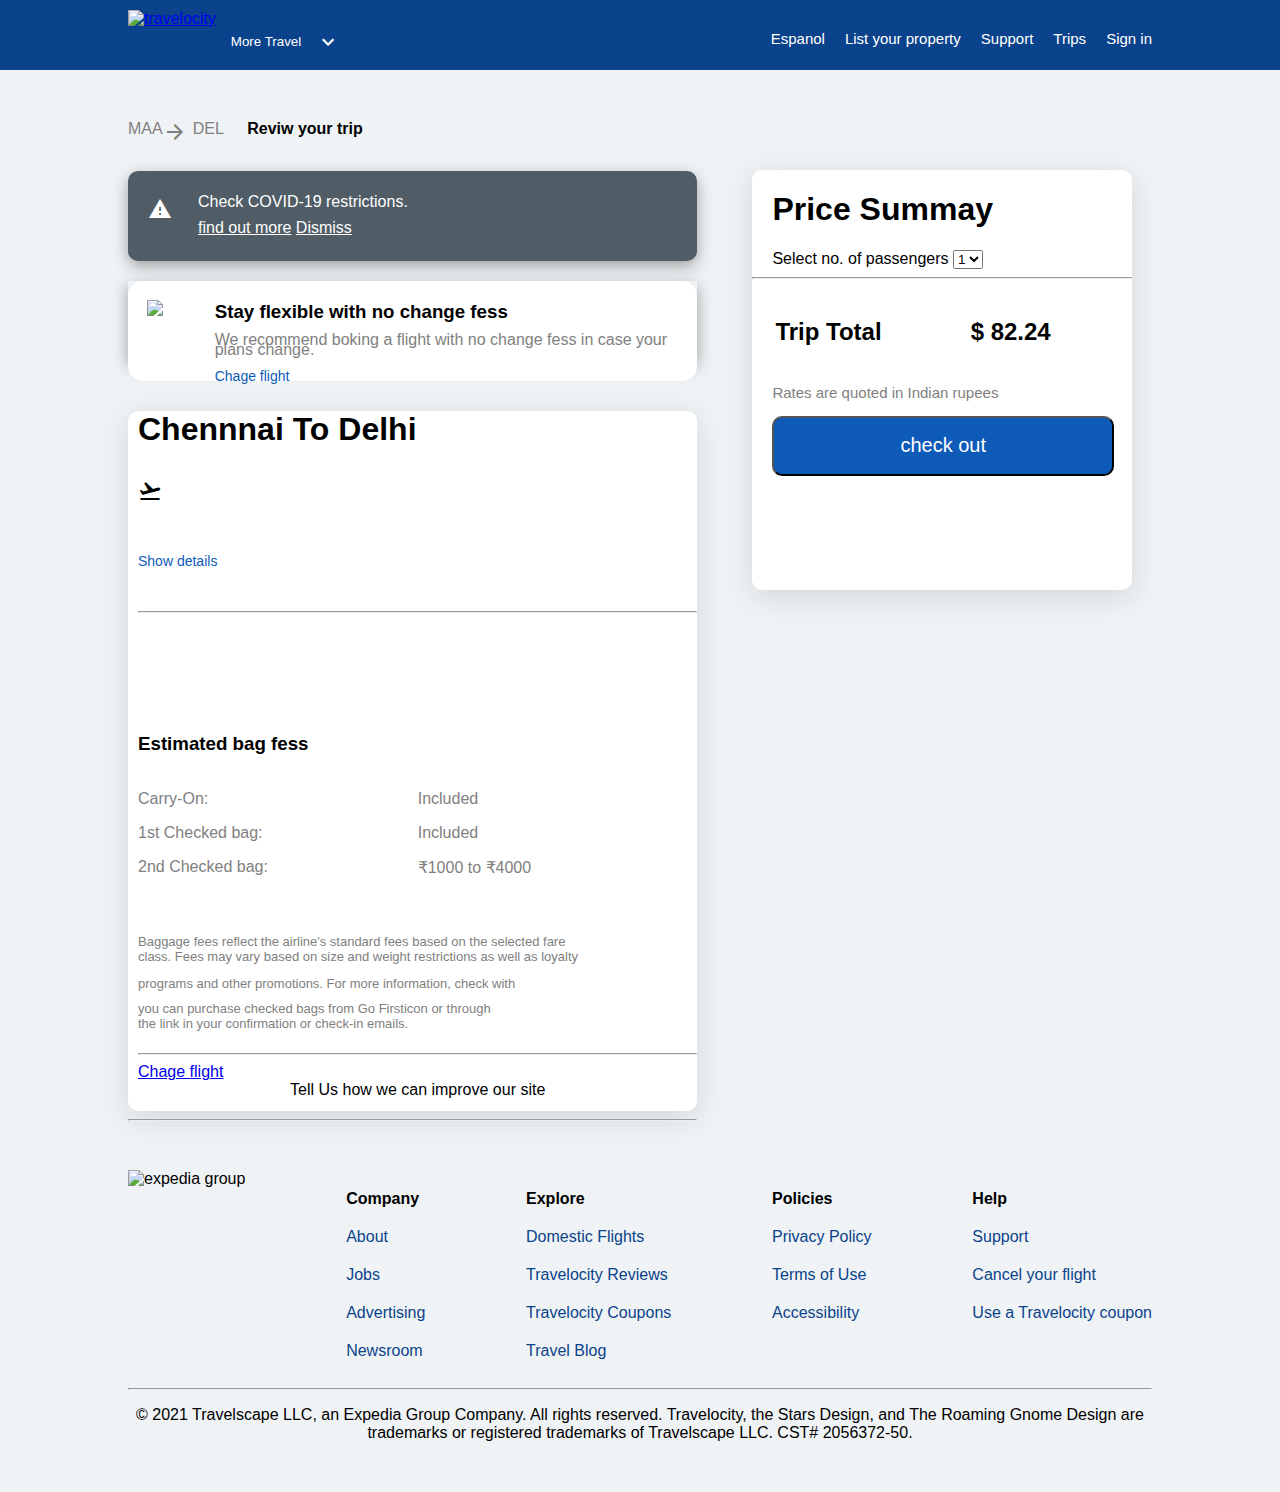
==== commit 4ea87e5d: "added href linking index page in navbar logo" ====
--- a/checkout.html
+++ b/checkout.html
@@ -16,10 +16,11 @@
     <header>
       <nav>
         <div id="leftNav">
-          <img
+          <a href="index.html"><img
             src="https://www.travelocity.com/_dms/header/logo.svg?locale=en_US&amp;siteid=80001&amp;2"
             alt="travelocity"
-          />
+          /></a>
+          
           <div id="dropDown">
             <button onclick="dropMenu()"><p>More Travel</p></button>
             <div id="dropMenu">
